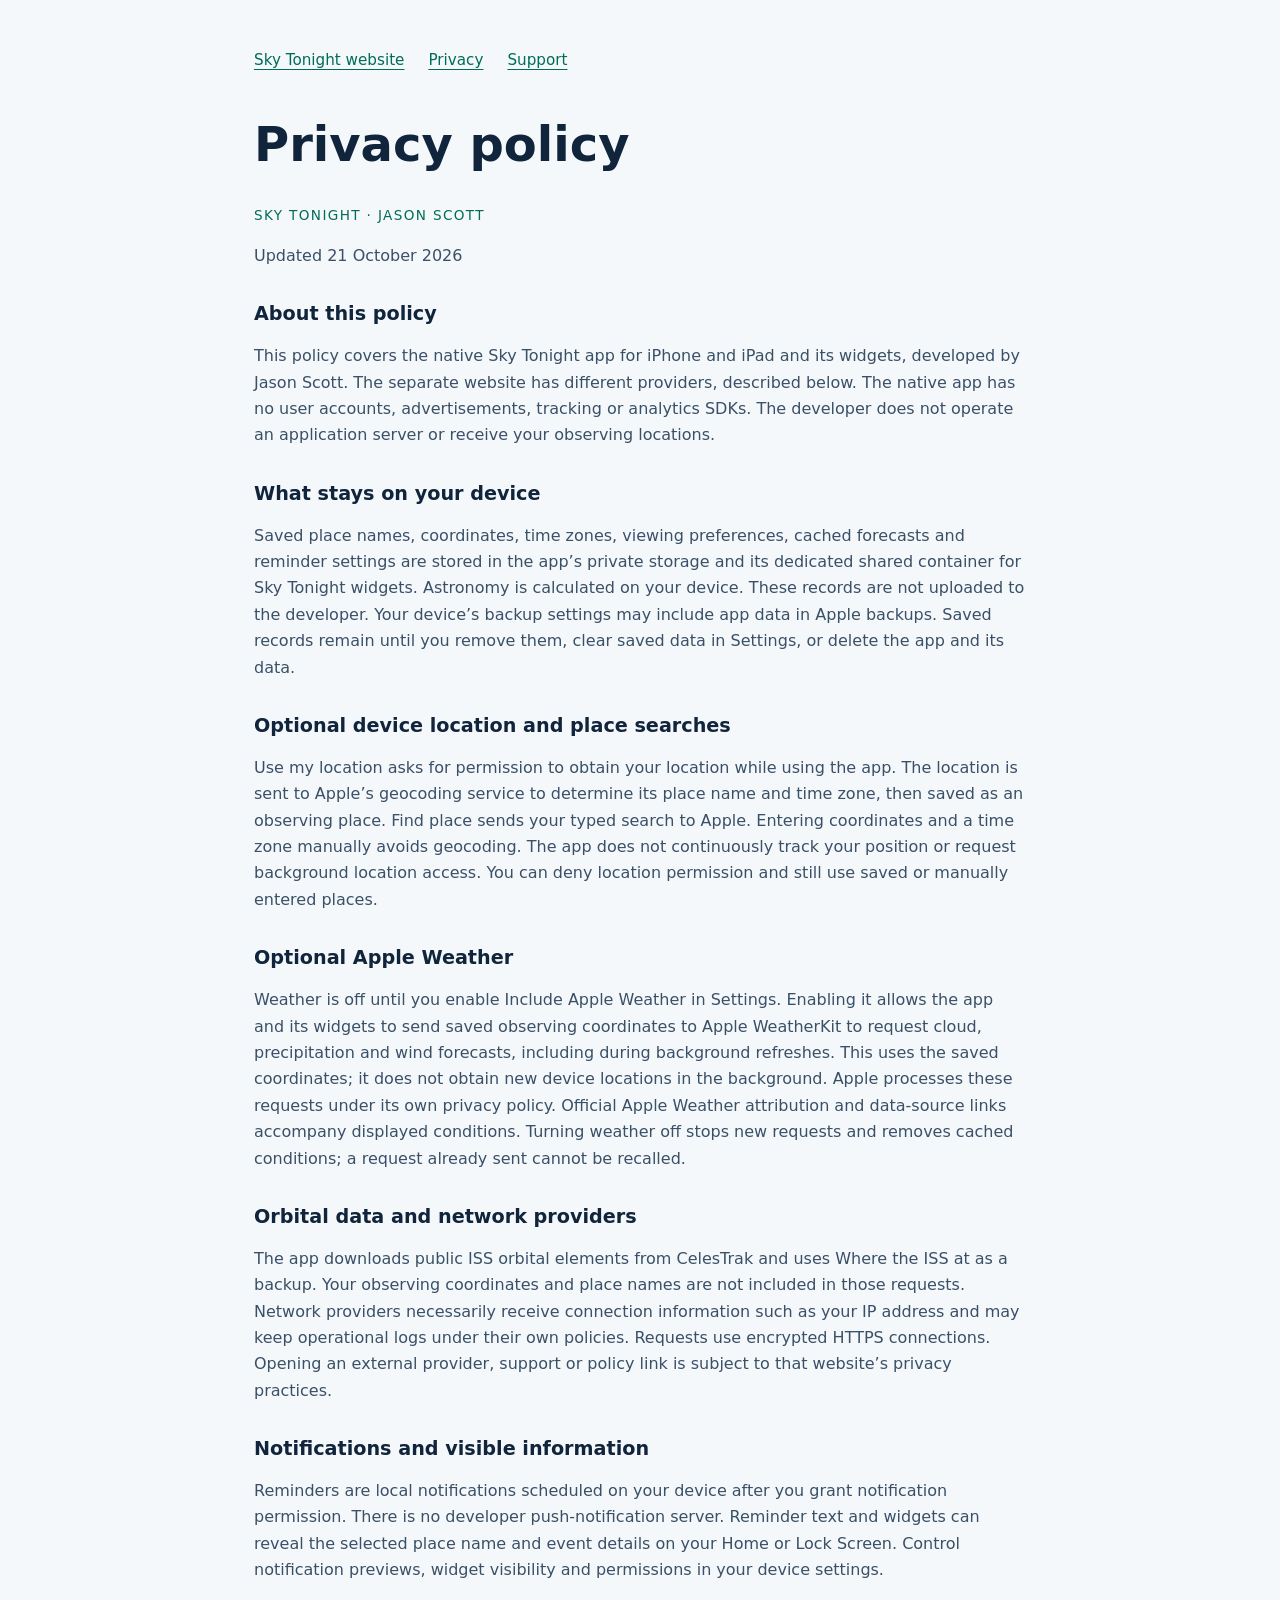
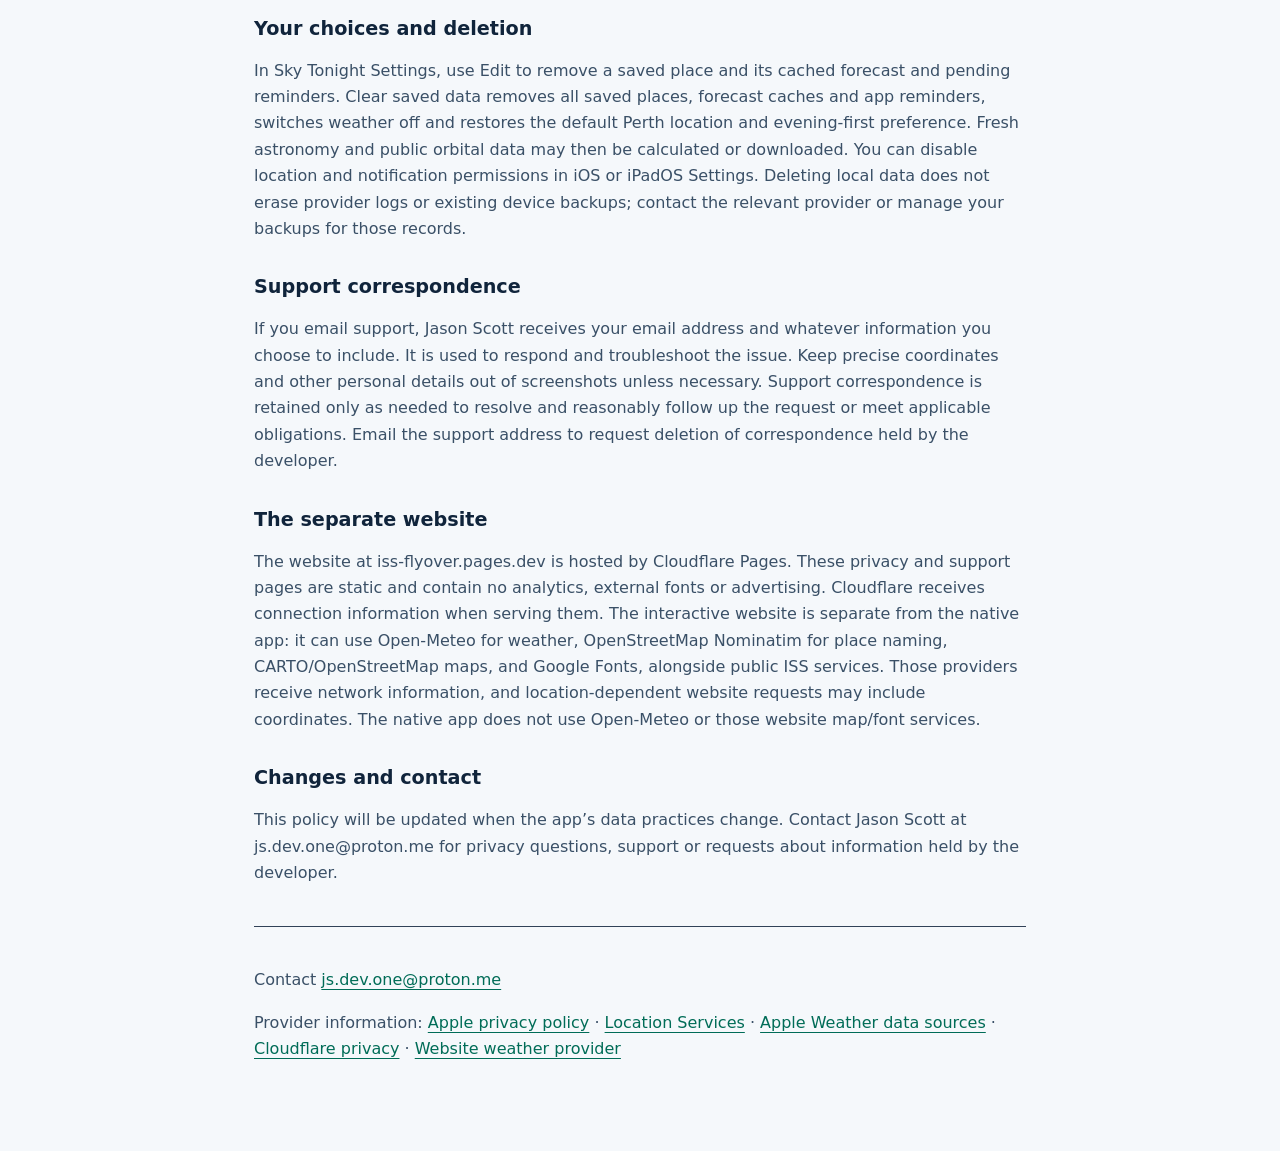
==== privacy.html @ 8f972315 "Prepare Sky Tonight with WeatherKit, privacy pages and iPad layouts" ====
<!doctype html>
<html lang="en"><head><meta charset="utf-8"><meta name="viewport" content="width=device-width, initial-scale=1"><meta name="description" content="Sky Tonight privacy policy and contact details for Jason Scott."><title>Privacy policy · Sky Tonight</title><style>
:root{color-scheme:dark;font-family:system-ui,-apple-system,BlinkMacSystemFont,sans-serif;background:#09111f;color:#edf3f8;line-height:1.65}
*{box-sizing:border-box}body{margin:0}main{max-width:820px;margin:auto;padding:48px 24px 72px}nav{display:flex;gap:24px;flex-wrap:wrap;font-size:.95rem}a{color:#79e8c8;text-underline-offset:4px}a:focus-visible{outline:2px solid #79e8c8;outline-offset:5px}h1{font-size:clamp(2rem,6vw,3rem);line-height:1.15;margin-top:44px}h2{font-size:1.2rem;line-height:1.35;margin-top:32px}p{color:#bfcbd8}.eyebrow{color:#79e8c8;font-size:.85rem;letter-spacing:.1em;text-transform:uppercase}footer{border-top:1px solid #314258;margin-top:40px;padding-top:24px} @media(prefers-color-scheme:light){:root{color-scheme:light;background:#f5f8fb;color:#10243b}p{color:#3a5067}a,.eyebrow{color:#006c57}}
</style></head>
<body><main><nav aria-label="Main"><a href="/">Sky Tonight website</a><a href="/privacy.html">Privacy</a><a href="/support.html">Support</a></nav>
<h1>Privacy policy</h1><p class="eyebrow">Sky Tonight · Jason Scott</p><p>Updated 21 October 2026</p>
<section><h2>About this policy</h2><p>This policy covers the native Sky Tonight app for iPhone and iPad and its widgets, developed by Jason Scott. The separate website has different providers, described below. The native app has no user accounts, advertisements, tracking or analytics SDKs. The developer does not operate an application server or receive your observing locations.</p></section>
<section><h2>What stays on your device</h2><p>Saved place names, coordinates, time zones, viewing preferences, cached forecasts and reminder settings are stored in the app’s private storage and its dedicated shared container for Sky Tonight widgets. Astronomy is calculated on your device. These records are not uploaded to the developer. Your device’s backup settings may include app data in Apple backups. Saved records remain until you remove them, clear saved data in Settings, or delete the app and its data.</p></section>
<section><h2>Optional device location and place searches</h2><p>Use my location asks for permission to obtain your location while using the app. The location is sent to Apple’s geocoding service to determine its place name and time zone, then saved as an observing place. Find place sends your typed search to Apple. Entering coordinates and a time zone manually avoids geocoding. The app does not continuously track your position or request background location access. You can deny location permission and still use saved or manually entered places.</p></section>
<section><h2>Optional Apple Weather</h2><p>Weather is off until you enable Include Apple Weather in Settings. Enabling it allows the app and its widgets to send saved observing coordinates to Apple WeatherKit to request cloud, precipitation and wind forecasts, including during background refreshes. This uses the saved coordinates; it does not obtain new device locations in the background. Apple processes these requests under its own privacy policy. Official Apple Weather attribution and data-source links accompany displayed conditions. Turning weather off stops new requests and removes cached conditions; a request already sent cannot be recalled.</p></section>
<section><h2>Orbital data and network providers</h2><p>The app downloads public ISS orbital elements from CelesTrak and uses Where the ISS at as a backup. Your observing coordinates and place names are not included in those requests. Network providers necessarily receive connection information such as your IP address and may keep operational logs under their own policies. Requests use encrypted HTTPS connections. Opening an external provider, support or policy link is subject to that website’s privacy practices.</p></section>
<section><h2>Notifications and visible information</h2><p>Reminders are local notifications scheduled on your device after you grant notification permission. There is no developer push-notification server. Reminder text and widgets can reveal the selected place name and event details on your Home or Lock Screen. Control notification previews, widget visibility and permissions in your device settings.</p></section>
<section><h2>Your choices and deletion</h2><p>In Sky Tonight Settings, use Edit to remove a saved place and its cached forecast and pending reminders. Clear saved data removes all saved places, forecast caches and app reminders, switches weather off and restores the default Perth location and evening-first preference. Fresh astronomy and public orbital data may then be calculated or downloaded. You can disable location and notification permissions in iOS or iPadOS Settings. Deleting local data does not erase provider logs or existing device backups; contact the relevant provider or manage your backups for those records.</p></section>
<section><h2>Support correspondence</h2><p>If you email support, Jason Scott receives your email address and whatever information you choose to include. It is used to respond and troubleshoot the issue. Keep precise coordinates and other personal details out of screenshots unless necessary. Support correspondence is retained only as needed to resolve and reasonably follow up the request or meet applicable obligations. Email the support address to request deletion of correspondence held by the developer.</p></section>
<section><h2>The separate website</h2><p>The website at iss-flyover.pages.dev is hosted by Cloudflare Pages. These privacy and support pages are static and contain no analytics, external fonts or advertising. Cloudflare receives connection information when serving them. The interactive website is separate from the native app: it can use Open-Meteo for weather, OpenStreetMap Nominatim for place naming, CARTO/OpenStreetMap maps, and Google Fonts, alongside public ISS services. Those providers receive network information, and location-dependent website requests may include coordinates. The native app does not use Open-Meteo or those website map/font services.</p></section>
<section><h2>Changes and contact</h2><p>This policy will be updated when the app’s data practices change. Contact Jason Scott at js.dev.one@proton.me for privacy questions, support or requests about information held by the developer.</p></section>
<footer><p>Contact <a href="mailto:js.dev.one@proton.me">js.dev.one@proton.me</a></p>
<p>Provider information: <a href="https://www.apple.com/legal/privacy/">Apple privacy policy</a> · <a href="https://www.apple.com/legal/privacy/data/en/location-services/">Location Services</a> · <a href="https://www.apple.com/weather/">Apple Weather data sources</a> · <a href="https://www.cloudflare.com/privacypolicy/">Cloudflare privacy</a> · <a href="https://open-meteo.com/en/terms">Website weather provider</a></p></footer>
</main></body></html>
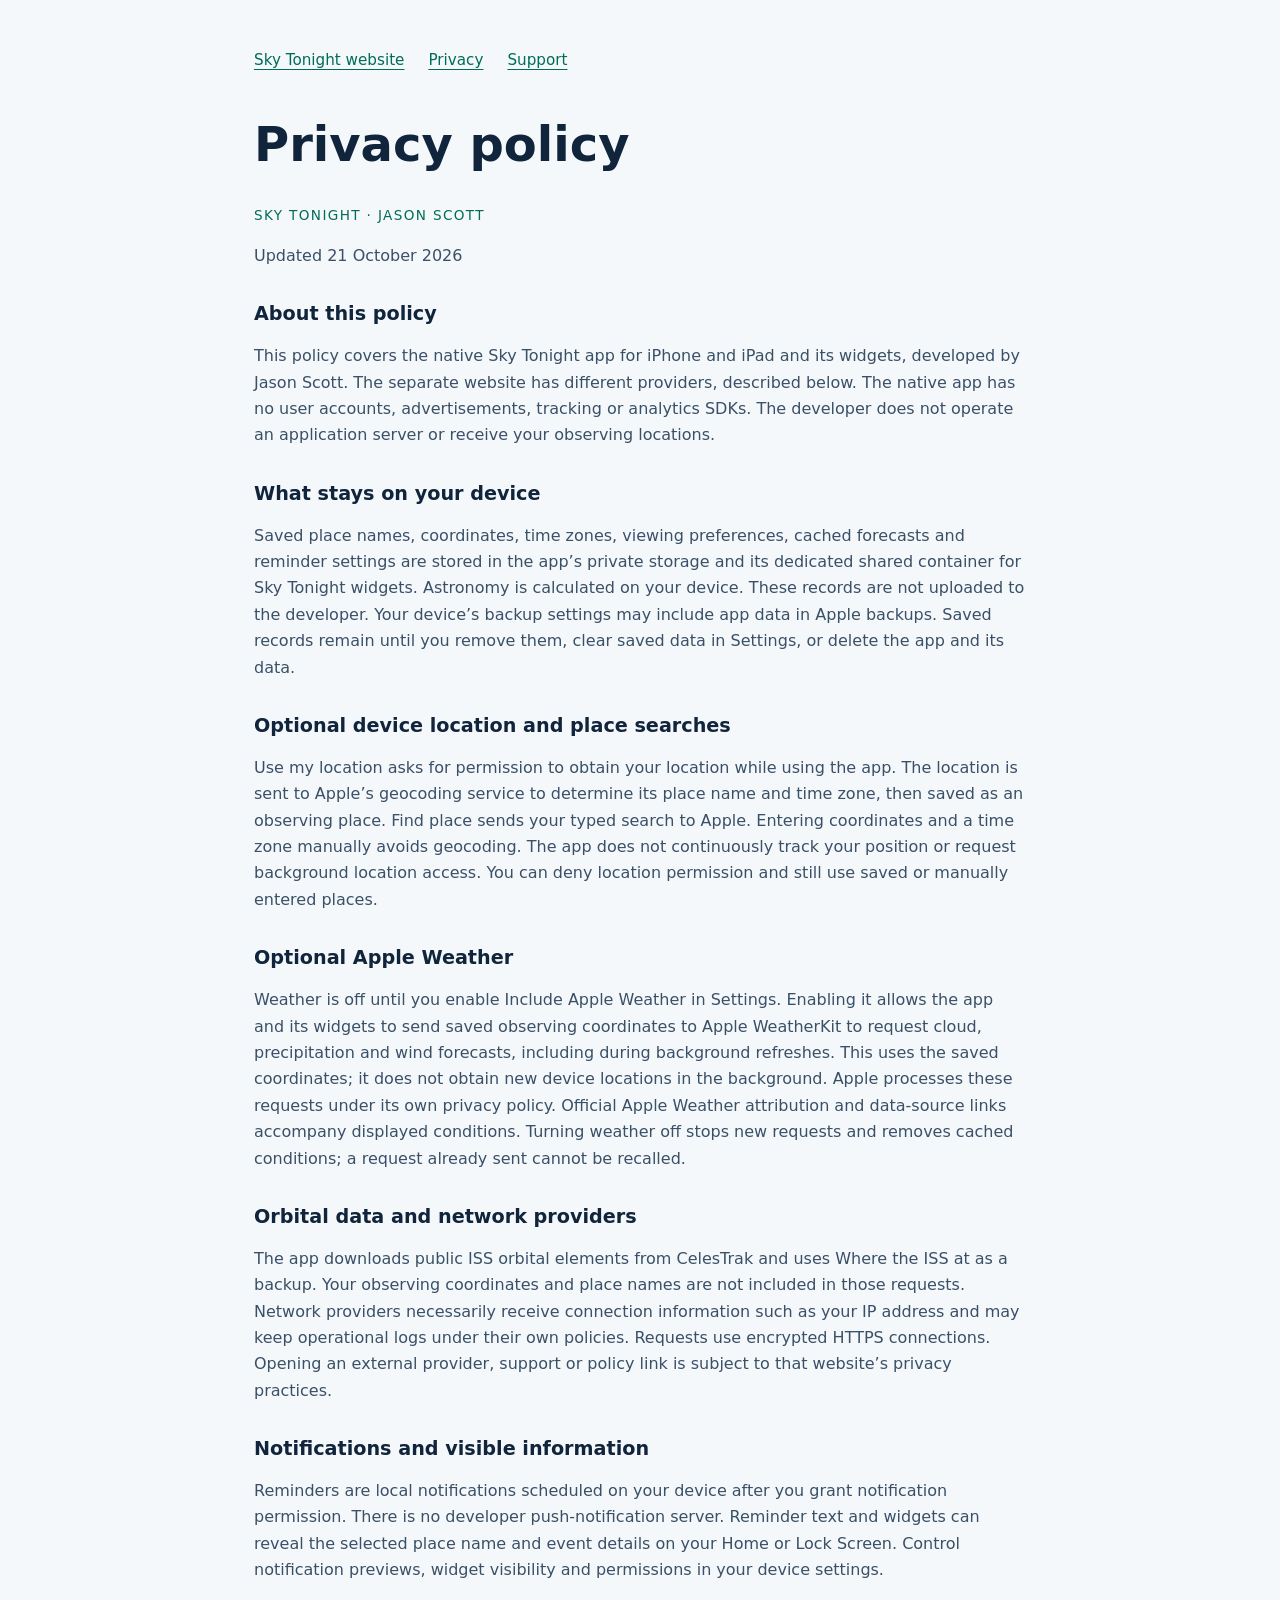
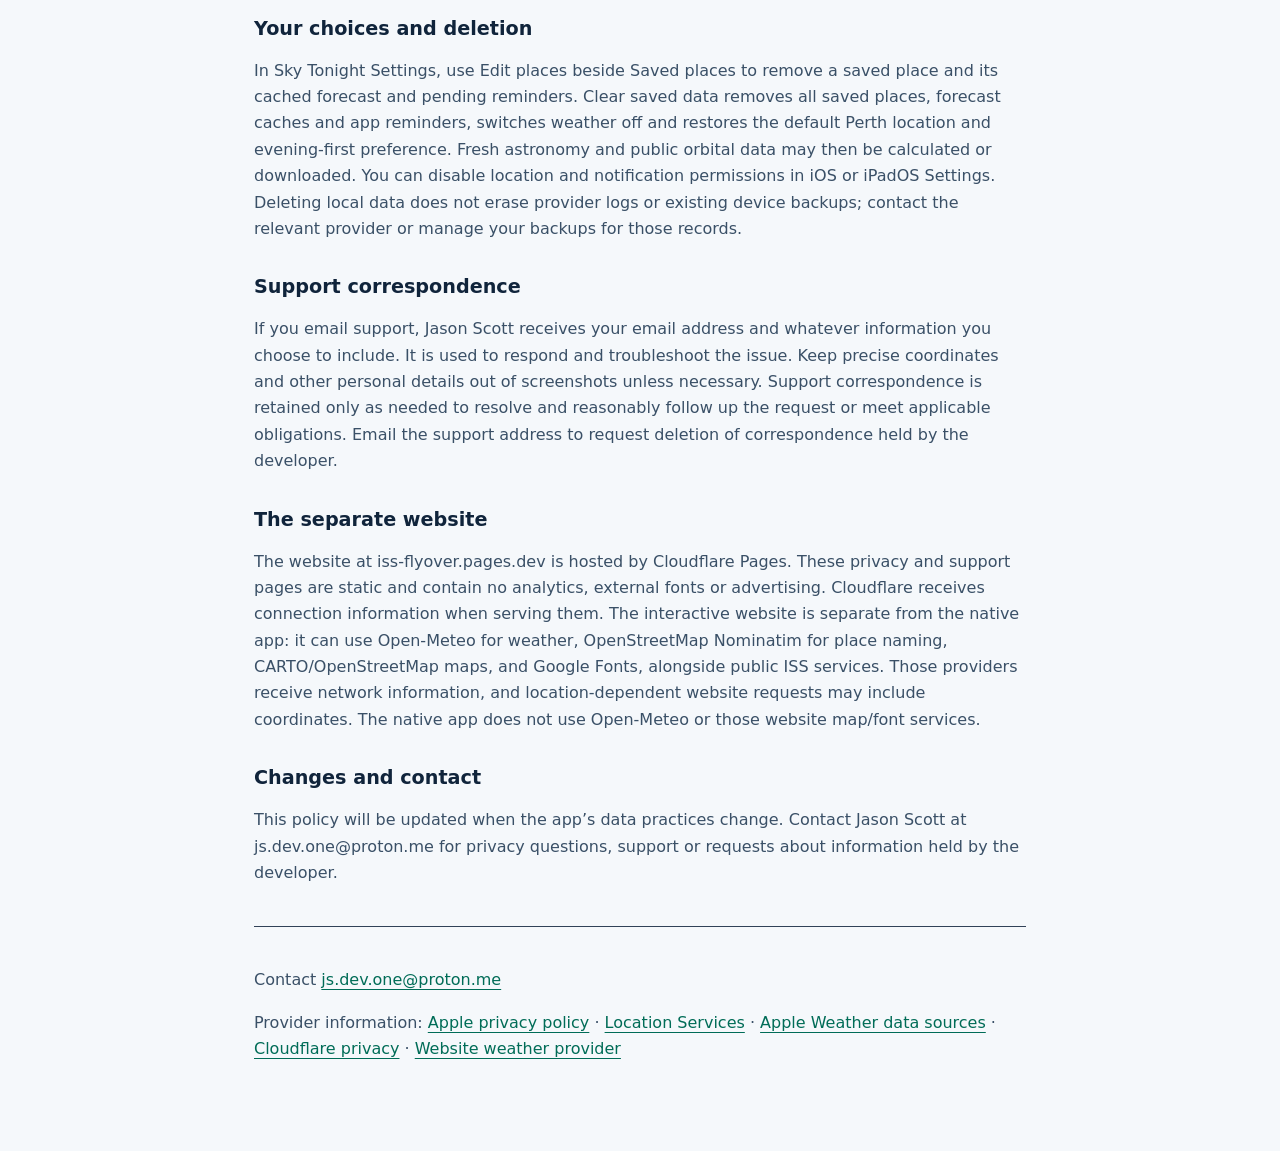
==== commit 832d9389: "Move saved-place editing beside the places list" ====
--- a/privacy.html
+++ b/privacy.html
@@ -11,7 +11,7 @@
 <section><h2>Optional Apple Weather</h2><p>Weather is off until you enable Include Apple Weather in Settings. Enabling it allows the app and its widgets to send saved observing coordinates to Apple WeatherKit to request cloud, precipitation and wind forecasts, including during background refreshes. This uses the saved coordinates; it does not obtain new device locations in the background. Apple processes these requests under its own privacy policy. Official Apple Weather attribution and data-source links accompany displayed conditions. Turning weather off stops new requests and removes cached conditions; a request already sent cannot be recalled.</p></section>
 <section><h2>Orbital data and network providers</h2><p>The app downloads public ISS orbital elements from CelesTrak and uses Where the ISS at as a backup. Your observing coordinates and place names are not included in those requests. Network providers necessarily receive connection information such as your IP address and may keep operational logs under their own policies. Requests use encrypted HTTPS connections. Opening an external provider, support or policy link is subject to that website’s privacy practices.</p></section>
 <section><h2>Notifications and visible information</h2><p>Reminders are local notifications scheduled on your device after you grant notification permission. There is no developer push-notification server. Reminder text and widgets can reveal the selected place name and event details on your Home or Lock Screen. Control notification previews, widget visibility and permissions in your device settings.</p></section>
-<section><h2>Your choices and deletion</h2><p>In Sky Tonight Settings, use Edit to remove a saved place and its cached forecast and pending reminders. Clear saved data removes all saved places, forecast caches and app reminders, switches weather off and restores the default Perth location and evening-first preference. Fresh astronomy and public orbital data may then be calculated or downloaded. You can disable location and notification permissions in iOS or iPadOS Settings. Deleting local data does not erase provider logs or existing device backups; contact the relevant provider or manage your backups for those records.</p></section>
+<section><h2>Your choices and deletion</h2><p>In Sky Tonight Settings, use Edit places beside Saved places to remove a saved place and its cached forecast and pending reminders. Clear saved data removes all saved places, forecast caches and app reminders, switches weather off and restores the default Perth location and evening-first preference. Fresh astronomy and public orbital data may then be calculated or downloaded. You can disable location and notification permissions in iOS or iPadOS Settings. Deleting local data does not erase provider logs or existing device backups; contact the relevant provider or manage your backups for those records.</p></section>
 <section><h2>Support correspondence</h2><p>If you email support, Jason Scott receives your email address and whatever information you choose to include. It is used to respond and troubleshoot the issue. Keep precise coordinates and other personal details out of screenshots unless necessary. Support correspondence is retained only as needed to resolve and reasonably follow up the request or meet applicable obligations. Email the support address to request deletion of correspondence held by the developer.</p></section>
 <section><h2>The separate website</h2><p>The website at iss-flyover.pages.dev is hosted by Cloudflare Pages. These privacy and support pages are static and contain no analytics, external fonts or advertising. Cloudflare receives connection information when serving them. The interactive website is separate from the native app: it can use Open-Meteo for weather, OpenStreetMap Nominatim for place naming, CARTO/OpenStreetMap maps, and Google Fonts, alongside public ISS services. Those providers receive network information, and location-dependent website requests may include coordinates. The native app does not use Open-Meteo or those website map/font services.</p></section>
 <section><h2>Changes and contact</h2><p>This policy will be updated when the app’s data practices change. Contact Jason Scott at js.dev.one@proton.me for privacy questions, support or requests about information held by the developer.</p></section>
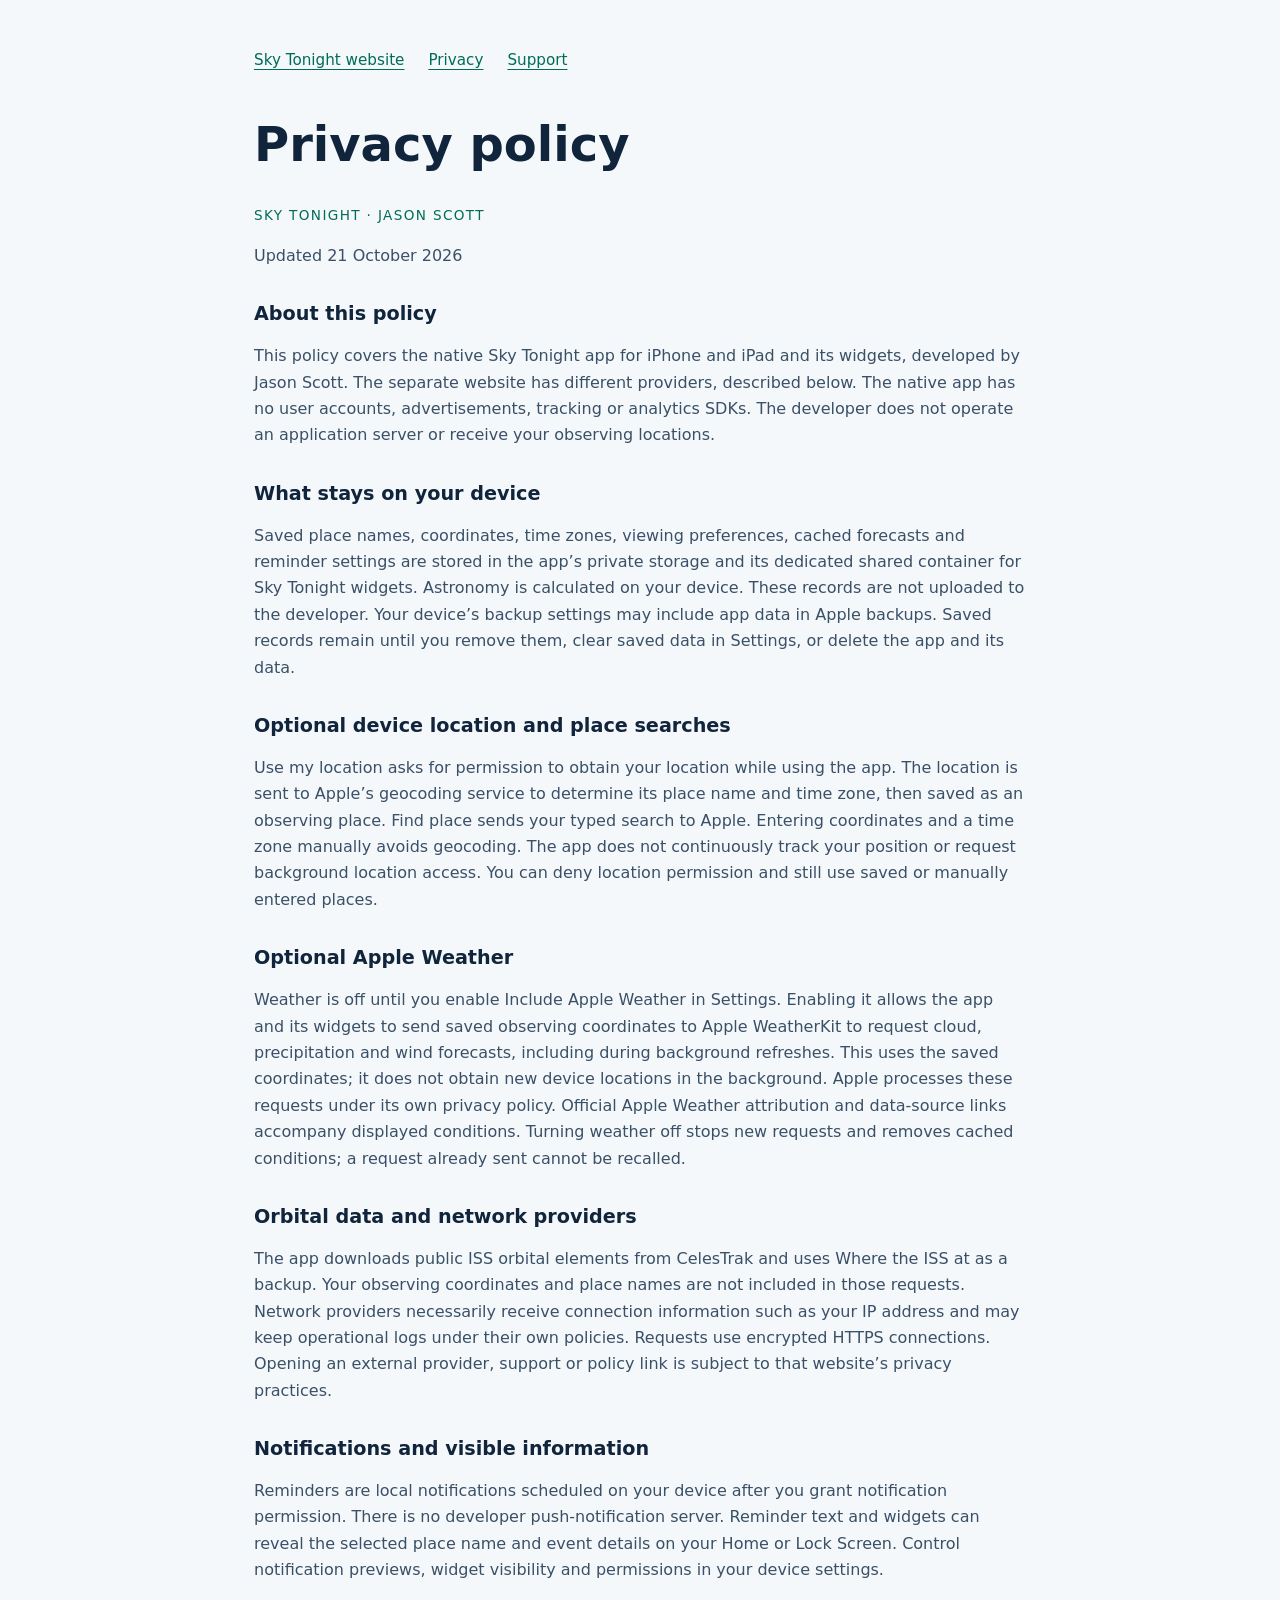
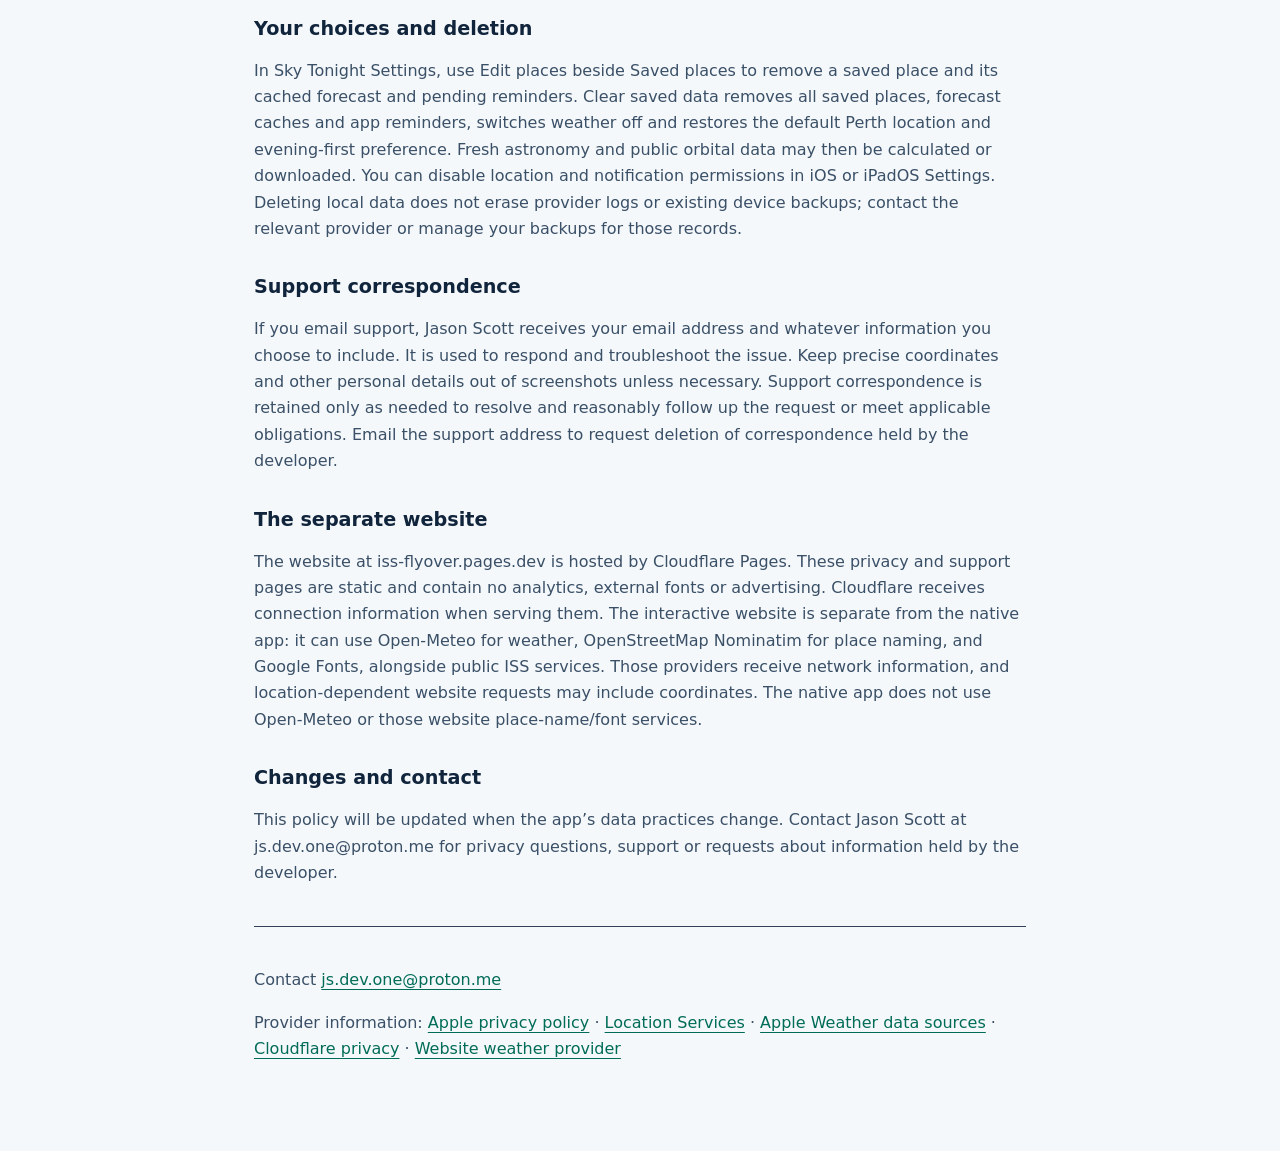
==== commit a505424b: "Remove CARTO map view and Leaflet from the PWA" ====
--- a/privacy.html
+++ b/privacy.html
@@ -13,7 +13,7 @@
 <section><h2>Notifications and visible information</h2><p>Reminders are local notifications scheduled on your device after you grant notification permission. There is no developer push-notification server. Reminder text and widgets can reveal the selected place name and event details on your Home or Lock Screen. Control notification previews, widget visibility and permissions in your device settings.</p></section>
 <section><h2>Your choices and deletion</h2><p>In Sky Tonight Settings, use Edit places beside Saved places to remove a saved place and its cached forecast and pending reminders. Clear saved data removes all saved places, forecast caches and app reminders, switches weather off and restores the default Perth location and evening-first preference. Fresh astronomy and public orbital data may then be calculated or downloaded. You can disable location and notification permissions in iOS or iPadOS Settings. Deleting local data does not erase provider logs or existing device backups; contact the relevant provider or manage your backups for those records.</p></section>
 <section><h2>Support correspondence</h2><p>If you email support, Jason Scott receives your email address and whatever information you choose to include. It is used to respond and troubleshoot the issue. Keep precise coordinates and other personal details out of screenshots unless necessary. Support correspondence is retained only as needed to resolve and reasonably follow up the request or meet applicable obligations. Email the support address to request deletion of correspondence held by the developer.</p></section>
-<section><h2>The separate website</h2><p>The website at iss-flyover.pages.dev is hosted by Cloudflare Pages. These privacy and support pages are static and contain no analytics, external fonts or advertising. Cloudflare receives connection information when serving them. The interactive website is separate from the native app: it can use Open-Meteo for weather, OpenStreetMap Nominatim for place naming, CARTO/OpenStreetMap maps, and Google Fonts, alongside public ISS services. Those providers receive network information, and location-dependent website requests may include coordinates. The native app does not use Open-Meteo or those website map/font services.</p></section>
+<section><h2>The separate website</h2><p>The website at iss-flyover.pages.dev is hosted by Cloudflare Pages. These privacy and support pages are static and contain no analytics, external fonts or advertising. Cloudflare receives connection information when serving them. The interactive website is separate from the native app: it can use Open-Meteo for weather, OpenStreetMap Nominatim for place naming, and Google Fonts, alongside public ISS services. Those providers receive network information, and location-dependent website requests may include coordinates. The native app does not use Open-Meteo or those website place-name/font services.</p></section>
 <section><h2>Changes and contact</h2><p>This policy will be updated when the app’s data practices change. Contact Jason Scott at js.dev.one@proton.me for privacy questions, support or requests about information held by the developer.</p></section>
 <footer><p>Contact <a href="mailto:js.dev.one@proton.me">js.dev.one@proton.me</a></p>
 <p>Provider information: <a href="https://www.apple.com/legal/privacy/">Apple privacy policy</a> · <a href="https://www.apple.com/legal/privacy/data/en/location-services/">Location Services</a> · <a href="https://www.apple.com/weather/">Apple Weather data sources</a> · <a href="https://www.cloudflare.com/privacypolicy/">Cloudflare privacy</a> · <a href="https://open-meteo.com/en/terms">Website weather provider</a></p></footer>
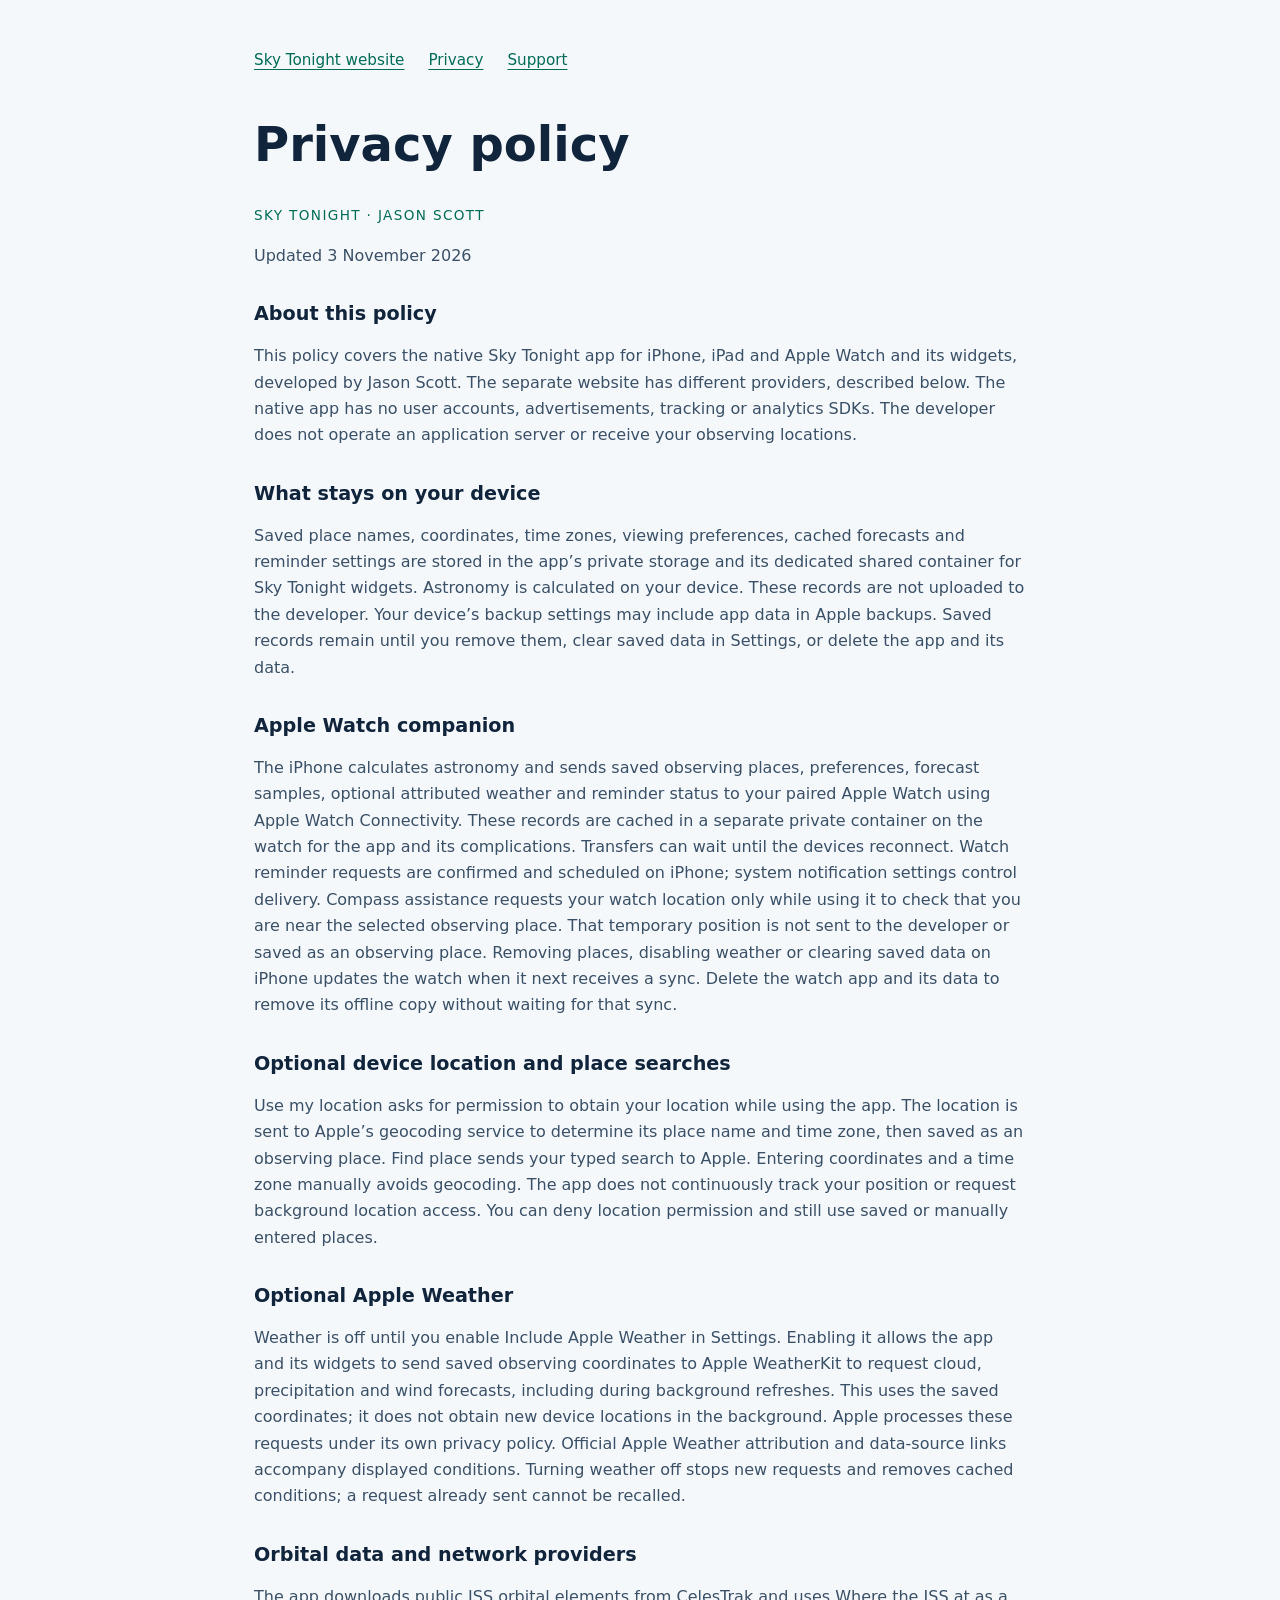
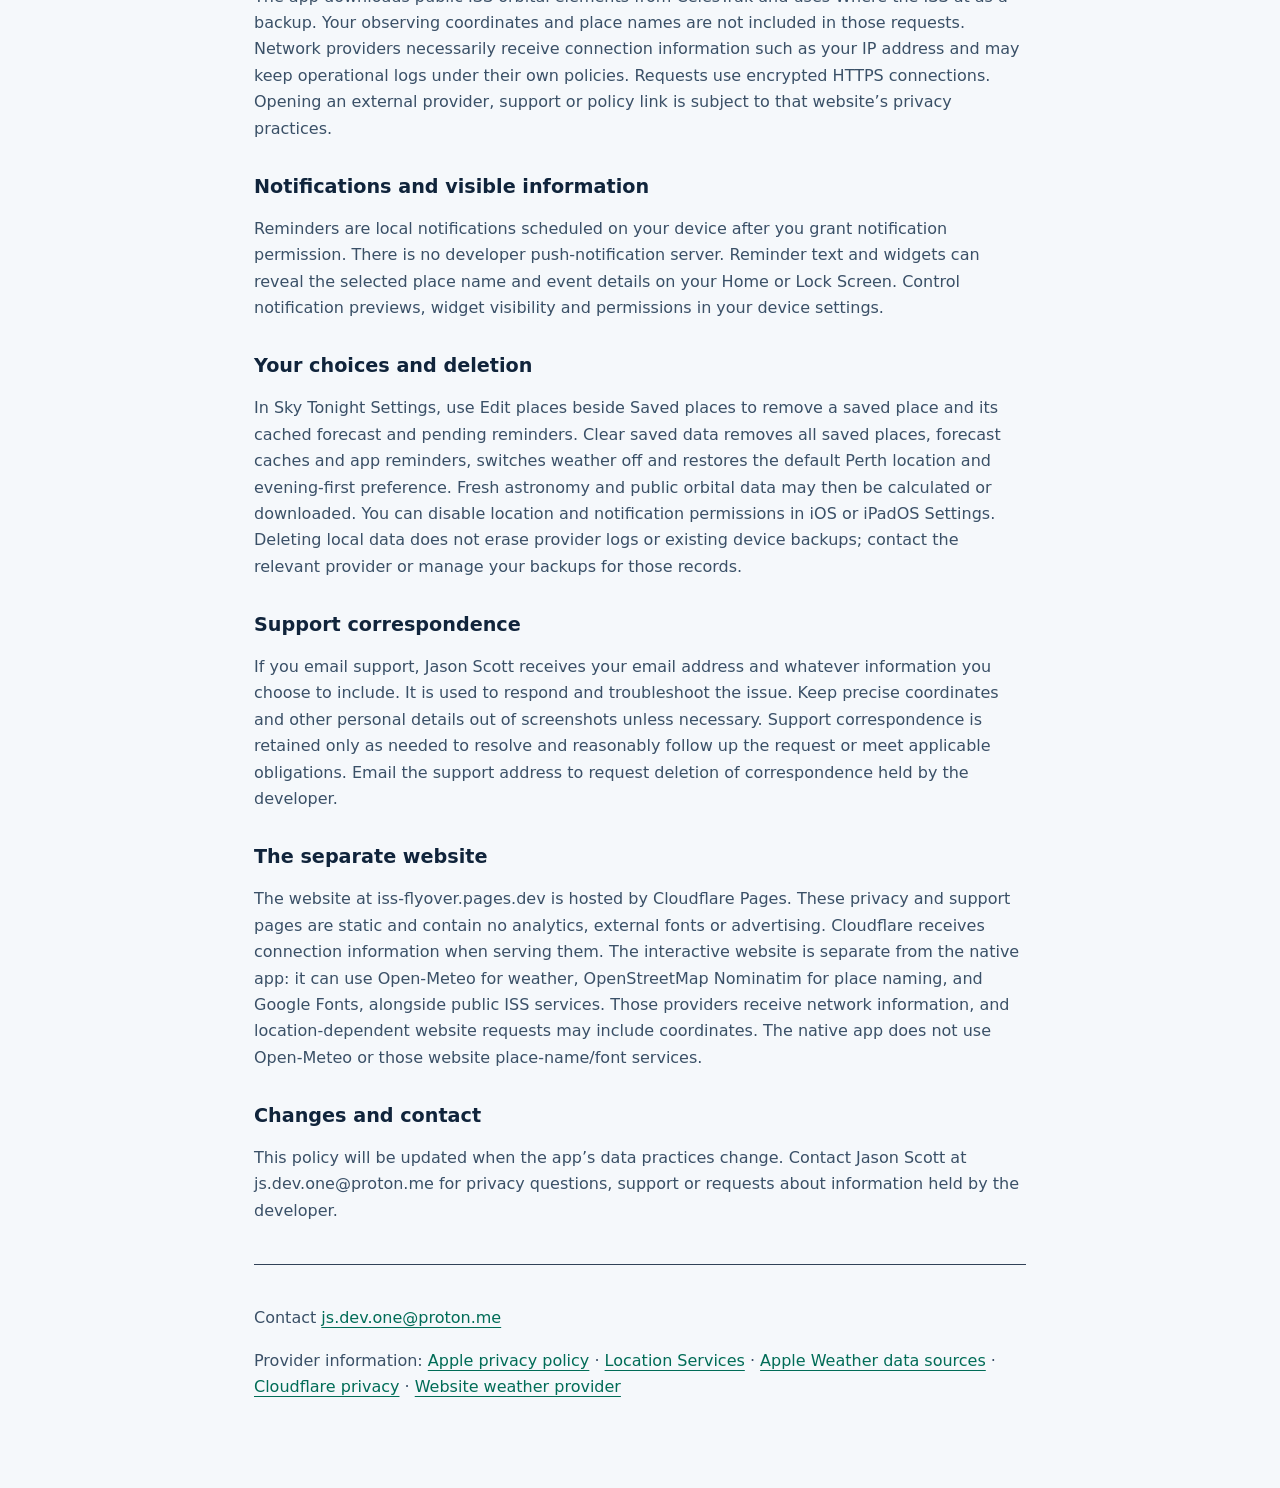
==== commit 4555baab: "Add native Apple Watch companion and release validation" ====
--- a/privacy.html
+++ b/privacy.html
@@ -4,9 +4,10 @@
 *{box-sizing:border-box}body{margin:0}main{max-width:820px;margin:auto;padding:48px 24px 72px}nav{display:flex;gap:24px;flex-wrap:wrap;font-size:.95rem}a{color:#79e8c8;text-underline-offset:4px}a:focus-visible{outline:2px solid #79e8c8;outline-offset:5px}h1{font-size:clamp(2rem,6vw,3rem);line-height:1.15;margin-top:44px}h2{font-size:1.2rem;line-height:1.35;margin-top:32px}p{color:#bfcbd8}.eyebrow{color:#79e8c8;font-size:.85rem;letter-spacing:.1em;text-transform:uppercase}footer{border-top:1px solid #314258;margin-top:40px;padding-top:24px} @media(prefers-color-scheme:light){:root{color-scheme:light;background:#f5f8fb;color:#10243b}p{color:#3a5067}a,.eyebrow{color:#006c57}}
 </style></head>
 <body><main><nav aria-label="Main"><a href="/">Sky Tonight website</a><a href="/privacy.html">Privacy</a><a href="/support.html">Support</a></nav>
-<h1>Privacy policy</h1><p class="eyebrow">Sky Tonight · Jason Scott</p><p>Updated 21 October 2026</p>
-<section><h2>About this policy</h2><p>This policy covers the native Sky Tonight app for iPhone and iPad and its widgets, developed by Jason Scott. The separate website has different providers, described below. The native app has no user accounts, advertisements, tracking or analytics SDKs. The developer does not operate an application server or receive your observing locations.</p></section>
+<h1>Privacy policy</h1><p class="eyebrow">Sky Tonight · Jason Scott</p><p>Updated 3 November 2026</p>
+<section><h2>About this policy</h2><p>This policy covers the native Sky Tonight app for iPhone, iPad and Apple Watch and its widgets, developed by Jason Scott. The separate website has different providers, described below. The native app has no user accounts, advertisements, tracking or analytics SDKs. The developer does not operate an application server or receive your observing locations.</p></section>
 <section><h2>What stays on your device</h2><p>Saved place names, coordinates, time zones, viewing preferences, cached forecasts and reminder settings are stored in the app’s private storage and its dedicated shared container for Sky Tonight widgets. Astronomy is calculated on your device. These records are not uploaded to the developer. Your device’s backup settings may include app data in Apple backups. Saved records remain until you remove them, clear saved data in Settings, or delete the app and its data.</p></section>
+<section><h2>Apple Watch companion</h2><p>The iPhone calculates astronomy and sends saved observing places, preferences, forecast samples, optional attributed weather and reminder status to your paired Apple Watch using Apple Watch Connectivity. These records are cached in a separate private container on the watch for the app and its complications. Transfers can wait until the devices reconnect. Watch reminder requests are confirmed and scheduled on iPhone; system notification settings control delivery. Compass assistance requests your watch location only while using it to check that you are near the selected observing place. That temporary position is not sent to the developer or saved as an observing place. Removing places, disabling weather or clearing saved data on iPhone updates the watch when it next receives a sync. Delete the watch app and its data to remove its offline copy without waiting for that sync.</p></section>
 <section><h2>Optional device location and place searches</h2><p>Use my location asks for permission to obtain your location while using the app. The location is sent to Apple’s geocoding service to determine its place name and time zone, then saved as an observing place. Find place sends your typed search to Apple. Entering coordinates and a time zone manually avoids geocoding. The app does not continuously track your position or request background location access. You can deny location permission and still use saved or manually entered places.</p></section>
 <section><h2>Optional Apple Weather</h2><p>Weather is off until you enable Include Apple Weather in Settings. Enabling it allows the app and its widgets to send saved observing coordinates to Apple WeatherKit to request cloud, precipitation and wind forecasts, including during background refreshes. This uses the saved coordinates; it does not obtain new device locations in the background. Apple processes these requests under its own privacy policy. Official Apple Weather attribution and data-source links accompany displayed conditions. Turning weather off stops new requests and removes cached conditions; a request already sent cannot be recalled.</p></section>
 <section><h2>Orbital data and network providers</h2><p>The app downloads public ISS orbital elements from CelesTrak and uses Where the ISS at as a backup. Your observing coordinates and place names are not included in those requests. Network providers necessarily receive connection information such as your IP address and may keep operational logs under their own policies. Requests use encrypted HTTPS connections. Opening an external provider, support or policy link is subject to that website’s privacy practices.</p></section>
